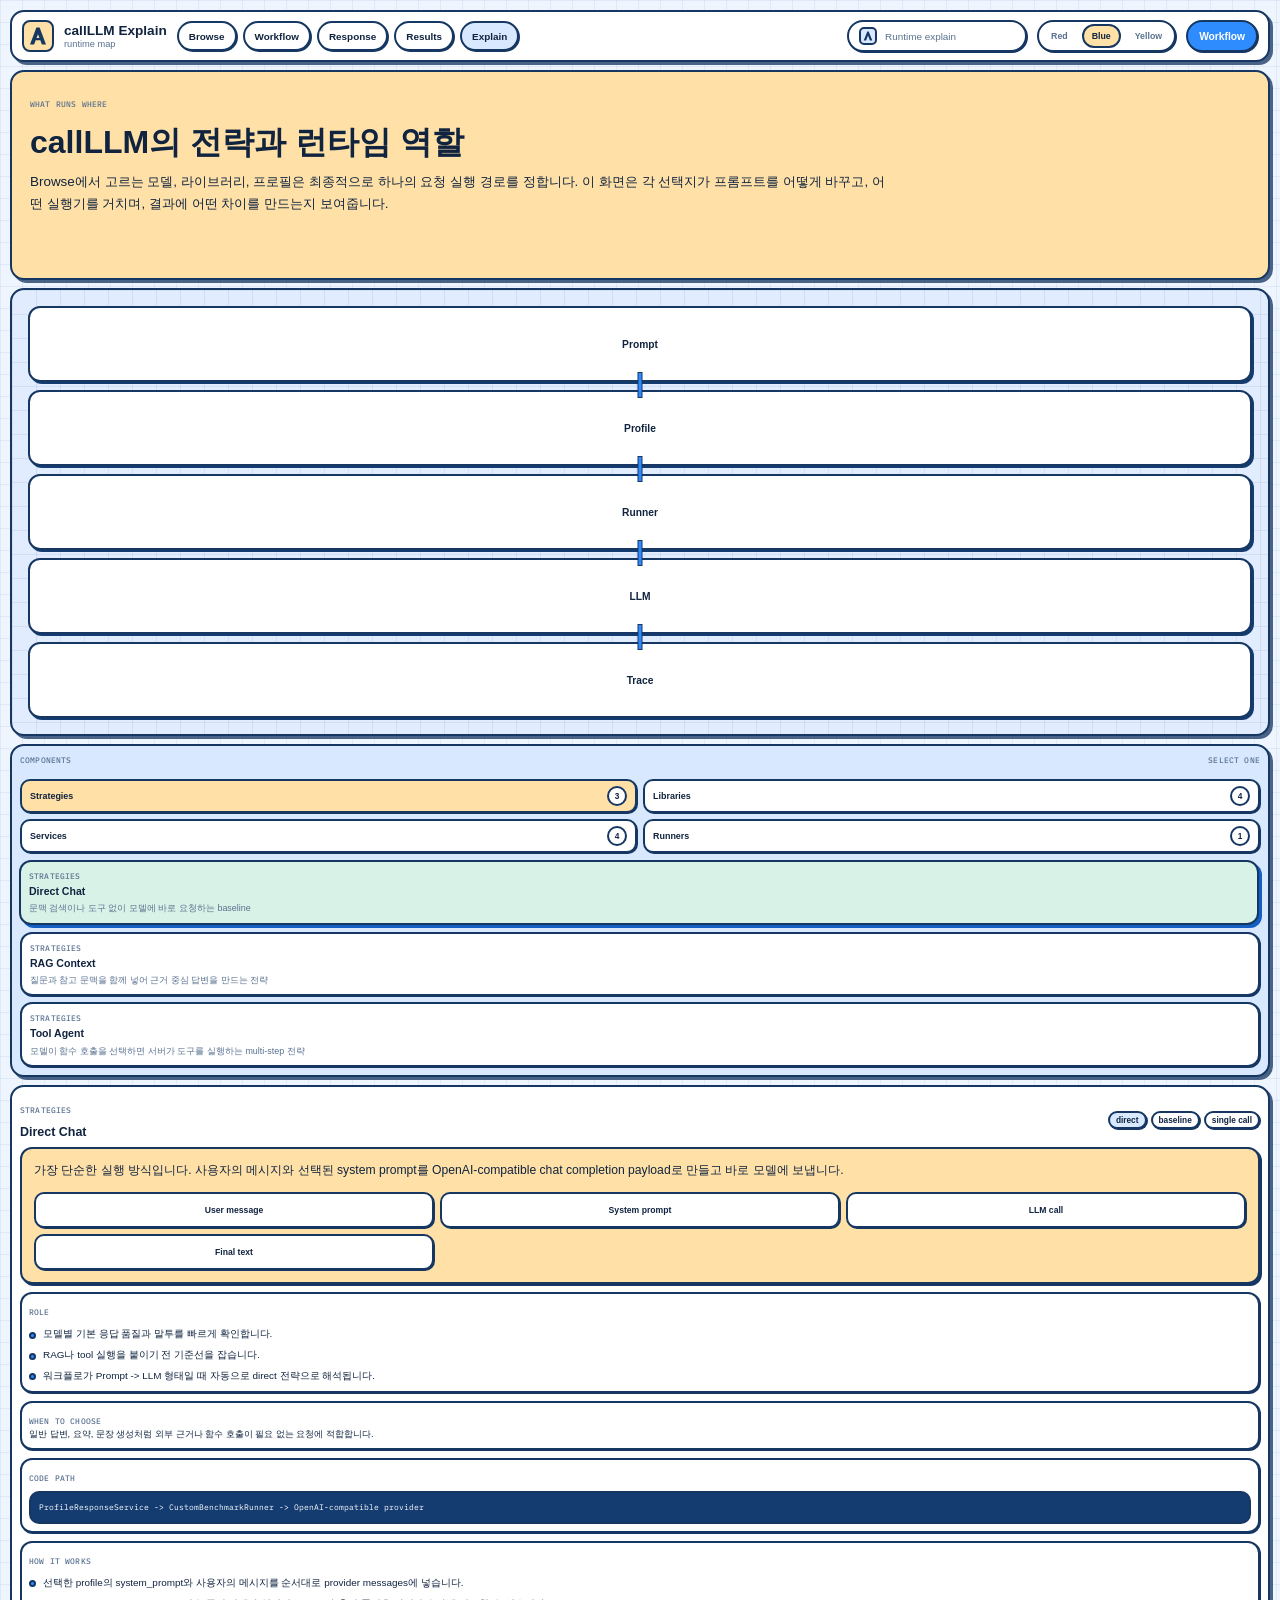
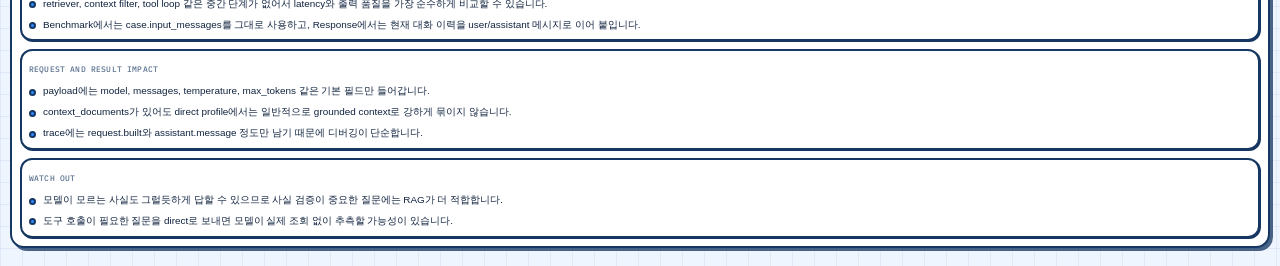
==== instagram-post-clone/explain.html @ e3ee895e "Split services and add explain page" ====
<!DOCTYPE html>
<html lang="ko">
  <head>
    <meta charset="UTF-8" />
    <meta name="viewport" content="width=device-width, initial-scale=1.0" />
    <title>callLLM Explain</title>
    <link rel="icon" href="data:," />
    <link rel="preconnect" href="https://api.fontshare.com" />
    <link rel="preconnect" href="https://fonts.googleapis.com" />
    <link rel="preconnect" href="https://fonts.gstatic.com" crossorigin />
    <link
      href="https://api.fontshare.com/v2/css?f[]=excon@300,400,500,600,700&display=swap"
      rel="stylesheet"
    />
    <link
      href="https://fonts.googleapis.com/css2?family=IBM+Plex+Mono:wght@500&display=swap"
      rel="stylesheet"
    />
    <link rel="stylesheet" href="./styles.css?v=20260422c" />
  </head>
  <body data-page="explain">
    <main class="page-shell">
      <header class="hub-header brutal-header">
        <div class="brand-row">
          <a class="brand-mark" href="./index.html" aria-label="callLLM Home">
            <svg class="brand-badge" viewBox="0 0 32 32" aria-hidden="true">
              <rect class="brand-badge-frame" x="1" y="1" width="30" height="30" rx="7" />
              <path class="brand-badge-glyph" d="M8 24.5L14.4 7.5H17.6L24 24.5H19.9L16 14.2L12.1 24.5H8Z" />
              <rect class="brand-badge-glyph" x="13.2" y="18.1" width="5.6" height="2.2" rx="1.1" />
            </svg>
            <span class="brand-copy">
              <strong>callLLM Explain</strong>
              <span>runtime map</span>
            </span>
          </a>

          <nav class="hub-nav brutal-nav" aria-label="메인 섹션">
            <a href="./index.html">Browse</a>
            <a href="./workflow.html">Workflow</a>
            <a href="./response.html">Response</a>
            <a href="./results.html">Results</a>
            <a class="is-current" href="./explain.html">Explain</a>
          </nav>
        </div>

        <div class="header-controls">
          <div class="hub-search brutal-search" aria-hidden="true">
            <svg class="search-icon" viewBox="0 0 18 18" aria-hidden="true">
              <rect class="search-icon-frame" x="1" y="1" width="16" height="16" rx="4" />
              <path class="search-icon-glyph" d="M4.7 13.5L8.3 4.5H9.7L13.3 13.5H10.9L9 8.4L7.1 13.5H4.7Z" />
            </svg>
            <span>Runtime explain</span>
          </div>
          <div class="theme-switcher" aria-label="테마 선택">
            <button class="theme-chip" type="button" data-action="select-theme" data-theme="red">Red</button>
            <button class="theme-chip" type="button" data-action="select-theme" data-theme="blue">Blue</button>
            <button class="theme-chip" type="button" data-action="select-theme" data-theme="yellow">Yellow</button>
          </div>
          <a class="primary-button inline-link-button" href="./workflow.html">Workflow</a>
        </div>
      </header>

      <section class="explain-hero">
        <div class="explain-hero-copy">
          <p class="section-kicker">What runs where</p>
          <h1>callLLM의 전략과 런타임 역할</h1>
          <p>
            Browse에서 고르는 모델, 라이브러리, 프로필은 최종적으로 하나의 요청 실행 경로를 정합니다.
            이 화면은 각 선택지가 프롬프트를 어떻게 바꾸고, 어떤 실행기를 거치며, 결과에 어떤 차이를 만드는지 보여줍니다.
          </p>
        </div>
        <div class="explain-flow" aria-label="callLLM 실행 흐름">
          <article class="flow-node">Prompt</article>
          <article class="flow-node">Profile</article>
          <article class="flow-node">Runner</article>
          <article class="flow-node">LLM</article>
          <article class="flow-node">Trace</article>
        </div>
      </section>

      <section class="explain-browser">
        <aside class="surface-panel brutal-panel explain-catalog-panel">
          <div class="control-header">
            <span class="section-kicker">Components</span>
            <span class="catalog-note">select one</span>
          </div>
          <div class="explain-category-list" id="explain-category-list"></div>
          <div class="explain-component-list" id="explain-component-list"></div>
        </aside>

        <section class="surface-panel brutal-panel explain-detail-panel">
          <div class="section-heading compact">
            <div>
              <p class="section-kicker" id="explain-detail-kicker">Detail</p>
              <h2 id="explain-detail-title">Select a component</h2>
            </div>
            <div class="card-meta" id="explain-detail-badges"></div>
          </div>
          <div class="explain-detail-body" id="explain-detail"></div>
        </section>
      </section>
    </main>

    <script src="./app.js?v=20260422c"></script>
  </body>
</html>
---- instagram-post-clone/styles.css ----
:root {
  --bg: #eff5ff;
  --bg-grid: rgba(28, 71, 142, 0.07);
  --panel: #ffffff;
  --panel-blue: #d8e9ff;
  --panel-yellow: #ffe1a8;
  --panel-green: #d9f2e7;
  --panel-pink: #f6d7eb;
  --ink: #10233f;
  --muted: #59718f;
  --line: #163762;
  --accent: #2f8cff;
  --accent-dark: #145fc4;
  --danger: #f55e6b;
  --success: #147b63;
  --canvas-bg: #e2ecff;
  --canvas-grid: rgba(22, 55, 98, 0.08);
  --canvas-line: #2f8cff;
  --inverse-surface: #143c71;
  --inverse-ink: #ffffff;
  --table-line: #d7e4f6;
  --shadow: 3px 3px 0 rgba(22, 55, 98, 0.76);
  --shadow-soft: 2px 2px 0 rgba(22, 55, 98, 0.68);
  --radius: 14px;
  --radius-sm: 10px;
  --radius-pill: 999px;
  --node-width: 196px;
  --node-height: 92px;
}

body[data-theme="blue"] {
  --bg: #eff5ff;
  --bg-grid: rgba(28, 71, 142, 0.07);
  --panel: #ffffff;
  --panel-blue: #d8e9ff;
  --panel-yellow: #ffe1a8;
  --panel-green: #d9f2e7;
  --panel-pink: #f6d7eb;
  --ink: #10233f;
  --muted: #59718f;
  --line: #163762;
  --accent: #2f8cff;
  --accent-dark: #145fc4;
  --danger: #f55e6b;
  --success: #147b63;
  --canvas-bg: #e2ecff;
  --canvas-grid: rgba(22, 55, 98, 0.08);
  --canvas-line: #2f8cff;
  --inverse-surface: #143c71;
  --inverse-ink: #ffffff;
  --table-line: #d7e4f6;
  --shadow: 3px 3px 0 rgba(22, 55, 98, 0.76);
  --shadow-soft: 2px 2px 0 rgba(22, 55, 98, 0.68);
}

body[data-theme="red"] {
  --bg: #fdf2ee;
  --bg-grid: rgba(131, 42, 38, 0.08);
  --panel: #fffaf8;
  --panel-blue: #ffd5cb;
  --panel-yellow: #ffe1b5;
  --panel-green: #dcefe1;
  --panel-pink: #f7ced8;
  --ink: #351513;
  --muted: #85524d;
  --line: #6e241e;
  --accent: #d74a37;
  --accent-dark: #ad2e1f;
  --danger: #d92b45;
  --success: #1d8965;
  --canvas-bg: #ffe7df;
  --canvas-grid: rgba(110, 36, 30, 0.1);
  --canvas-line: #d74a37;
  --inverse-surface: #6b261f;
  --inverse-ink: #fff8f4;
  --table-line: #efd0c7;
  --shadow: 3px 3px 0 rgba(110, 36, 30, 0.72);
  --shadow-soft: 2px 2px 0 rgba(110, 36, 30, 0.64);
}

body[data-theme="yellow"] {
  --bg: #fff8e7;
  --bg-grid: rgba(125, 92, 17, 0.08);
  --panel: #fffdf5;
  --panel-blue: #d8e6ff;
  --panel-yellow: #ffe08a;
  --panel-green: #dff0cf;
  --panel-pink: #f8d9c7;
  --ink: #3d2a08;
  --muted: #7b6532;
  --line: #70571c;
  --accent: #f0b400;
  --accent-dark: #c98d00;
  --danger: #d95c45;
  --success: #2d8b57;
  --canvas-bg: #fff1ba;
  --canvas-grid: rgba(112, 87, 28, 0.1);
  --canvas-line: #c98d00;
  --inverse-surface: #70571c;
  --inverse-ink: #fffdf2;
  --table-line: #ead9a9;
  --shadow: 3px 3px 0 rgba(112, 87, 28, 0.62);
  --shadow-soft: 2px 2px 0 rgba(112, 87, 28, 0.54);
}

*,
*::before,
*::after {
  box-sizing: border-box;
}

html,
body {
  margin: 0;
  min-height: 100%;
}

body {
  background:
    linear-gradient(var(--bg-grid) 1px, transparent 1px),
    linear-gradient(90deg, var(--bg-grid) 1px, transparent 1px),
    var(--bg);
  background-size: 22px 22px, 22px 22px, auto;
  color: var(--ink);
  font-family: "Excon", "Helvetica Neue", Arial, sans-serif;
}

button,
input,
textarea {
  font: inherit;
}

button {
  border: 0;
  padding: 0;
  background: none;
  color: inherit;
  cursor: pointer;
}

a {
  color: inherit;
  text-decoration: none;
}

input,
textarea {
  width: 100%;
  border: 2px solid var(--line);
  border-radius: 10px;
  background: var(--panel);
  color: var(--ink);
  padding: 9px 10px;
  outline: none;
  font-size: 0.68rem;
  line-height: 1.45;
}

textarea {
  min-height: 74px;
  resize: vertical;
}

input:focus,
textarea:focus {
  box-shadow: 0 0 0 2px var(--panel-blue);
}

.page-shell {
  width: min(1660px, calc(100% - 20px));
  margin: 0 auto;
  padding: 10px 0 18px;
}

.hub-header,
.brutal-panel,
.signal-card,
.catalog-card,
.profile-card,
.selected-model-card,
.meta-stat,
.palette-item,
.summary-card,
.result-card,
.history-run-chip,
.results-group,
.empty-state {
  border: 2px solid var(--line);
  border-radius: var(--radius);
  box-shadow: var(--shadow);
}

.hub-header {
  position: sticky;
  top: 10px;
  z-index: 30;
  display: flex;
  align-items: center;
  justify-content: space-between;
  gap: 12px;
  padding: 8px 10px;
  background: var(--panel);
}

.brand-row,
.header-controls {
  display: flex;
  align-items: center;
  gap: 10px;
}

.brand-mark {
  display: inline-flex;
  align-items: center;
  gap: 10px;
}

.brand-badge {
  display: block;
  width: 32px;
  height: 32px;
  flex: 0 0 auto;
}

.brand-badge-frame {
  fill: var(--panel-yellow);
  stroke: var(--line);
  stroke-width: 2;
}

.brand-badge-glyph {
  fill: var(--line);
}

.brand-copy {
  display: flex;
  flex-direction: column;
  gap: 1px;
}

.brand-copy strong {
  font-size: 0.85rem;
  font-weight: 700;
}

.brand-copy span {
  color: var(--muted);
  font-size: 0.58rem;
}

.hub-nav {
  display: inline-flex;
  gap: 6px;
  flex-wrap: wrap;
}

.hub-nav a {
  display: inline-flex;
  align-items: center;
  justify-content: center;
  min-height: 30px;
  padding: 0 10px;
  border: 2px solid var(--line);
  border-radius: 999px;
  background: var(--panel);
  box-shadow: 1px 1px 0 var(--line);
  font-size: 0.62rem;
  font-weight: 700;
}

.hub-nav a.is-current {
  background: var(--panel-blue);
}

.hub-search {
  display: inline-flex;
  align-items: center;
  gap: 8px;
  min-width: 180px;
  min-height: 32px;
  padding: 0 10px;
  border: 2px solid var(--line);
  border-radius: 999px;
  background: var(--panel);
  box-shadow: 1px 1px 0 var(--line);
  color: var(--muted);
  font-size: 0.62rem;
}

.search-icon {
  display: block;
  width: 18px;
  height: 18px;
  flex: 0 0 auto;
}

.search-icon-frame {
  fill: var(--panel-blue);
  stroke: var(--line);
  stroke-width: 2;
}

.search-icon-glyph {
  fill: var(--line);
}

.ghost-button,
.primary-button {
  display: inline-flex;
  align-items: center;
  justify-content: center;
  min-height: 32px;
  padding: 0 11px;
  border: 2px solid var(--line);
  border-radius: 999px;
  box-shadow: 1px 1px 0 var(--line);
  font-size: 0.64rem;
  font-weight: 700;
}

.ghost-button-compact {
  min-height: 24px;
  padding: 0 8px;
  font-size: 0.56rem;
}

.primary-button-compact {
  min-height: 24px;
  padding: 0 8px;
  font-size: 0.56rem;
}

.ghost-button {
  background: var(--panel);
}

.primary-button {
  background: var(--accent);
  color: var(--inverse-ink);
}

.theme-switcher {
  display: inline-flex;
  align-items: center;
  gap: 4px;
  padding: 2px;
  border: 2px solid var(--line);
  border-radius: 999px;
  background: var(--panel);
  box-shadow: 1px 1px 0 var(--line);
}

.theme-chip {
  display: inline-flex;
  align-items: center;
  justify-content: center;
  min-height: 24px;
  padding: 0 8px;
  border: 2px solid transparent;
  border-radius: 999px;
  font-size: 0.55rem;
  font-weight: 700;
  color: var(--muted);
}

.theme-chip.is-current {
  border-color: var(--line);
  background: var(--panel-yellow);
  color: var(--ink);
}

.inline-link-button {
  text-decoration: none;
}

.signal-strip {
  display: grid;
  grid-template-columns: repeat(6, minmax(0, 1fr));
  gap: 6px;
  margin-top: 8px;
}

.signal-card {
  min-height: 52px;
  padding: 7px 8px;
  background: var(--panel);
}

.signal-label,
.section-kicker,
.catalog-kicker,
.metric-label,
.card-kicker,
.catalog-note {
  display: inline-flex;
  color: var(--muted);
  font-family: "IBM Plex Mono", monospace;
  font-size: 0.52rem;
  font-weight: 500;
  text-transform: uppercase;
  letter-spacing: 0.02em;
}

.signal-value {
  display: block;
  margin-top: 4px;
  font-size: 0.68rem;
  font-weight: 700;
}

.signal-copy {
  display: none;
}

.top-control-grid {
  display: grid;
  grid-template-columns: minmax(220px, 0.9fr) minmax(300px, 1.2fr) minmax(320px, 1.5fr);
  gap: 8px;
  margin-top: 8px;
}

.control-panel {
  padding: 8px;
  background: var(--panel);
}

.control-panel-wide {
  background: var(--panel-blue);
}

.control-panel-case {
  background: var(--panel-yellow);
}

.workflow-context-panel {
  display: grid;
  gap: 6px;
  margin-top: 8px;
  padding: 8px;
  background: var(--panel);
}

.control-header {
  display: flex;
  align-items: center;
  justify-content: space-between;
  gap: 8px;
  margin-bottom: 6px;
}

.header-actions-inline {
  display: inline-flex;
  align-items: center;
  gap: 6px;
}

.inline-tiles,
.inline-stats,
.profile-list-inline {
  display: flex;
  flex-wrap: wrap;
  gap: 6px;
}

.selected-model-card,
.meta-stat,
.profile-card {
  min-height: 30px;
  padding: 6px 8px;
  background: var(--panel);
}

.workflow-case-brief {
  display: grid;
  grid-template-columns: repeat(4, minmax(0, 1fr));
  gap: 6px;
}

.selected-model-card strong,
.profile-card strong {
  display: block;
  font-size: 0.64rem;
  font-weight: 700;
  line-height: 1.2;
}

.selected-model-card span,
.meta-stat span,
.meta-stat strong {
  font-size: 0.56rem;
  line-height: 1.3;
}

.meta-stat {
  display: inline-flex;
  flex-direction: column;
  justify-content: center;
}

.meta-stat span {
  color: var(--muted);
  font-family: "IBM Plex Mono", monospace;
}

.meta-stat strong {
  margin-top: 2px;
  font-weight: 700;
}

.profile-list-inline .profile-card {
  width: auto;
  min-width: 0;
}

.profile-card {
  background: var(--panel);
}

.profile-card.is-selected {
  background: var(--panel-green);
}

.profile-card.is-disabled {
  opacity: 0.45;
  filter: grayscale(0.2);
}

.case-form-grid {
  display: grid;
  grid-template-columns: minmax(0, 1.6fr) minmax(0, 1.1fr) minmax(0, 0.8fr) 88px;
  gap: 6px;
  align-items: start;
}

.field {
  display: grid;
  gap: 4px;
}

.field span {
  color: var(--ink);
  font-size: 0.54rem;
  font-weight: 700;
  text-transform: uppercase;
}

.field-compact input {
  text-align: center;
}

body[data-case-mode="basic"] .control-panel-case .field-advanced {
  display: none;
}

body[data-case-mode="basic"] .control-panel-case .case-form-grid {
  grid-template-columns: minmax(0, 1fr);
}

body[data-page="response"] .page-shell {
  min-height: 100vh;
  display: grid;
  grid-template-rows: auto minmax(0, 1fr);
}

.response-shell {
  display: grid;
  grid-template-columns: 244px minmax(0, 1fr);
  gap: 8px;
  margin-top: 8px;
  min-height: 0;
}

.response-sidebar,
.response-thread-panel,
.response-composer-panel {
  padding: 8px;
}

.response-sidebar {
  display: grid;
  align-content: start;
  gap: 8px;
  background: var(--panel-blue);
}

.response-summary-grid {
  display: grid;
  gap: 6px;
}

.response-summary-card {
  padding: 7px 8px;
  border: 2px solid var(--line);
  border-radius: 10px;
  box-shadow: 1px 1px 0 var(--line);
  background: var(--panel);
}

.response-summary-card[data-tone="applied"] {
  background: var(--panel-yellow);
}

.response-summary-card span {
  display: block;
  color: var(--muted);
  font-family: "IBM Plex Mono", monospace;
  font-size: 0.5rem;
  text-transform: uppercase;
}

.response-summary-card strong {
  display: block;
  margin-top: 3px;
  font-size: 0.62rem;
  line-height: 1.35;
}

.response-profile-list,
.response-model-list,
.response-mode-list,
.response-conversation-list {
  display: grid;
  gap: 6px;
}

.response-profile-list .profile-card,
.response-model-list .profile-card {
  width: 100%;
  text-align: left;
}

.response-session-item {
  width: 100%;
  display: grid;
  gap: 2px;
  padding: 7px 8px;
  border: 2px solid var(--line);
  border-radius: 10px;
  box-shadow: 1px 1px 0 var(--line);
  background: var(--panel);
  text-align: left;
  cursor: pointer;
}

.response-session-item.is-selected {
  background: var(--panel-yellow);
}

.response-session-item strong {
  font-size: 0.62rem;
  line-height: 1.35;
}

.response-session-item span {
  color: var(--muted);
  font-family: "IBM Plex Mono", monospace;
  font-size: 0.5rem;
  text-transform: uppercase;
}

.response-status {
  color: var(--muted);
  font-family: "IBM Plex Mono", monospace;
  font-size: 0.54rem;
}

.response-chat-stage {
  display: grid;
  grid-template-rows: minmax(0, 1fr) auto;
  gap: 8px;
  min-height: calc(100vh - 120px);
  min-width: 0;
}

.response-thread-panel.brutal-panel {
  display: grid;
  grid-template-rows: auto minmax(0, 1fr);
  padding: 0;
  background: transparent;
  border: 0;
  box-shadow: none;
  border-radius: 0;
  min-height: 0;
}

.response-thread-header {
  display: flex;
  align-items: center;
  justify-content: space-between;
  gap: 8px;
  margin-bottom: 8px;
  padding: 2px 4px 0;
}

.response-thread-header h2 {
  margin: 2px 0 0;
  font-size: 0.92rem;
  font-weight: 700;
}

.response-thread {
  display: grid;
  gap: 18px;
  min-height: 0;
  height: 100%;
  overflow: auto;
  overflow-x: hidden;
  padding: 6px 10px 20px 6px;
}

.chat-bubble {
  width: 100%;
  max-width: 100%;
  display: grid;
}

.chat-bubble.is-user {
  margin-left: auto;
  padding: 0;
  border: 0;
  border-radius: 0;
  box-shadow: none;
  background: transparent;
}

.chat-bubble.is-assistant {
  margin-right: auto;
  padding: 0;
  border: 0;
  box-shadow: none;
  background: transparent;
}

.chat-bubble-meta {
  display: flex;
  align-items: center;
  justify-content: space-between;
  gap: 8px;
  margin-bottom: 6px;
  color: var(--muted);
  font-family: "IBM Plex Mono", monospace;
  font-size: 0.56rem;
  text-transform: uppercase;
}

.chat-bubble-copy {
  display: block;
  width: 100%;
  max-width: min(920px, 100%);
  font-size: 0.8rem;
  line-height: 1.72;
  white-space: pre-wrap;
  word-break: break-word;
  overflow-wrap: anywhere;
}

.chat-bubble.is-user .chat-bubble-meta {
  justify-content: flex-end;
}

.chat-bubble.is-user .chat-bubble-copy {
  max-width: min(760px, 100%);
  margin-left: auto;
  font-size: 0.88rem;
  line-height: 1.62;
  font-weight: 600;
  text-align: right;
}

.chat-bubble.is-assistant .chat-bubble-copy {
  max-width: min(920px, 100%);
  font-size: 0.84rem;
}

.response-composer-grid {
  display: grid;
  grid-template-columns: minmax(0, 1fr) 120px;
  gap: 8px;
  align-items: stretch;
}

.response-composer-panel {
  background: var(--panel);
}

.response-composer-grid .field,
.response-composer-grid textarea {
  height: 100%;
}

.response-send-button {
  min-height: 88px;
}

.surface-panel {
  background: var(--panel);
}

.hub-panel-full,
.workflow-panel-full,
.results-panel {
  margin-top: 8px;
  padding: 8px;
}

.section-heading {
  display: flex;
  align-items: center;
  justify-content: space-between;
  gap: 8px;
  margin-bottom: 8px;
}

.section-heading h2,
.catalog-header h3 {
  margin: 2px 0 0;
  font-size: 0.78rem;
  font-weight: 700;
}

.catalog-header {
  display: flex;
  align-items: center;
  justify-content: space-between;
  gap: 6px;
  margin-bottom: 6px;
}

.hub-grid {
  display: grid;
  gap: 8px;
}

.hub-grid-hero {
  grid-template-columns: 1.5fr 1fr 1fr;
}

.catalog-section {
  padding: 7px;
  border: 2px solid var(--line);
  border-radius: 12px;
  background: var(--panel);
  box-shadow: 2px 2px 0 var(--line);
}

.catalog-section:nth-child(2) {
  background: var(--panel-blue);
}

.catalog-section:nth-child(3) {
  background: var(--panel-yellow);
}

.catalog-grid {
  display: grid;
  gap: 6px;
}

.compact-grid {
  grid-template-columns: 1fr;
}

.catalog-card,
.palette-item,
.summary-card,
.result-card,
.history-run-chip,
.results-group,
.empty-state,
.history-detail-section,
.comparison-table-shell,
.debug-request-card,
.trace-item {
  background: var(--panel);
}

.catalog-card,
.palette-item {
  width: 100%;
  padding: 7px 8px;
  text-align: left;
}

.catalog-card {
  position: relative;
  transition:
    transform 140ms ease,
    box-shadow 140ms ease,
    background-color 140ms ease,
    border-color 140ms ease;
}

.catalog-card[aria-pressed="false"] {
  background: var(--panel);
  border-color: color-mix(in srgb, var(--line) 68%, var(--panel) 32%);
  box-shadow: 1px 1px 0 color-mix(in srgb, var(--line) 55%, transparent 45%);
}

.catalog-card[aria-pressed="true"] {
  background: color-mix(in srgb, var(--panel-blue) 86%, var(--panel) 14%);
  border-color: var(--accent-dark);
  box-shadow: 4px 4px 0 var(--accent-dark);
  transform: translate(-1px, -1px);
}

.catalog-card[aria-pressed="true"]::after {
  content: "selected";
  position: absolute;
  top: 8px;
  right: 8px;
  display: inline-flex;
  align-items: center;
  min-height: 16px;
  padding: 0 6px;
  border: 2px solid var(--accent-dark);
  border-radius: 999px;
  background: var(--panel);
  color: var(--accent-dark);
  font-size: 0.48rem;
  font-weight: 800;
  letter-spacing: 0.02em;
  text-transform: uppercase;
}

.catalog-card:hover:not(.is-disabled):not([aria-pressed="true"]) {
  transform: translate(-1px, -1px);
  border-color: color-mix(in srgb, var(--line) 82%, var(--panel) 18%);
  box-shadow: 2px 2px 0 color-mix(in srgb, var(--line) 70%, transparent 30%);
}

.catalog-card h3 {
  margin: 4px 0 0;
  font-size: 0.7rem;
  font-weight: 700;
}

.card-meta {
  display: flex;
  flex-wrap: wrap;
  gap: 4px;
  margin-top: 5px;
}

.meta-pill {
  display: inline-flex;
  align-items: center;
  min-height: 18px;
  padding: 0 6px;
  border: 2px solid var(--line);
  border-radius: 999px;
  background: var(--panel);
  box-shadow: 1px 1px 0 var(--line);
  font-size: 0.52rem;
  font-weight: 700;
  white-space: nowrap;
}

.meta-pill.is-accent {
  background: var(--panel-blue);
}

.meta-pill.is-success {
  background: var(--panel-green);
}

.meta-pill.is-failed {
  background: var(--panel-pink);
}

.catalog-card.is-selected,
.selected-model-card.is-selected,
.result-card.is-selected,
.results-group.is-selected {
  background: var(--panel-blue);
}

.catalog-card.is-disabled {
  opacity: 0.5;
}

.health-dot {
  width: 7px;
  height: 7px;
  margin-right: 4px;
  border: 2px solid var(--line);
  border-radius: 999px;
  background: var(--panel);
}

.health-dot[data-health="healthy"] {
  background: var(--success);
}

.health-dot[data-health="degraded"] {
  background: var(--panel-yellow);
}

.health-dot[data-health="unhealthy"] {
  background: var(--danger);
}

.workflow-stage {
  display: grid;
  grid-template-columns: 220px minmax(0, 1fr);
  gap: 8px;
  margin-top: 8px;
}

.node-palette-panel {
  padding: 8px;
  background: var(--panel-yellow);
}

.palette-list {
  display: grid;
  gap: 6px;
}

.palette-item strong {
  display: block;
  font-size: 0.62rem;
  font-weight: 700;
}

.palette-item.is-pending {
  background: var(--panel-blue);
}

.palette-item:disabled {
  opacity: 0.48;
  cursor: not-allowed;
  box-shadow: none;
}

.palette-item span {
  display: block;
  color: var(--muted);
  font-size: 0.54rem;
  line-height: 1.35;
}

.workflow-panel-full {
  background: var(--panel-blue);
}

.panel-actions {
  display: flex;
  gap: 6px;
}

.canvas-shell {
  display: grid;
  gap: 6px;
}

.canvas-toolbar {
  display: flex;
  align-items: center;
  min-height: 30px;
  padding: 0 10px;
  border: 2px solid var(--line);
  border-radius: 10px;
  background: var(--panel-yellow);
  box-shadow: 1px 1px 0 var(--line);
}

.canvas-status {
  font-size: 0.56rem;
  font-weight: 700;
}

.canvas-surface {
  position: relative;
  min-height: 620px;
  overflow: hidden;
  border: 2px solid var(--line);
  border-radius: 12px;
  background:
    linear-gradient(var(--canvas-grid) 1px, transparent 1px),
    linear-gradient(90deg, var(--canvas-grid) 1px, transparent 1px),
    var(--canvas-bg);
  background-size: 24px 24px, 24px 24px, auto;
  box-shadow: var(--shadow);
}

.canvas-surface-expanded {
  min-height: calc(100vh - 210px);
}

.canvas-links,
.canvas-insertions,
.canvas-nodes {
  position: absolute;
  inset: 0;
}

.canvas-links {
  width: 100%;
  height: 100%;
  pointer-events: none;
  z-index: 1;
}

.canvas-insertions {
  z-index: 4;
  pointer-events: none;
}

.canvas-nodes {
  z-index: 3;
  pointer-events: none;
}

.canvas-surface.is-drop-target {
  outline: 3px dashed var(--inverse-ink);
  outline-offset: -10px;
}

.workflow-node {
  position: absolute;
  width: var(--node-width);
  min-height: var(--node-height);
  padding: 8px;
  border: 2px solid var(--line);
  border-radius: 12px;
  background: var(--panel);
  box-shadow: 3px 3px 0 var(--inverse-surface);
  cursor: grab;
  pointer-events: auto;
}

.workflow-node.is-selected {
  background: var(--panel-yellow);
}

.workflow-node.is-dragging {
  cursor: grabbing;
}

.insert-slot {
  position: absolute;
  display: inline-flex;
  align-items: center;
  justify-content: center;
  width: 118px;
  min-height: 40px;
  padding: 0 10px;
  border: 2px dashed var(--line);
  border-radius: 12px;
  background: color-mix(in srgb, var(--panel) 84%, transparent);
  box-shadow: 1px 1px 0 color-mix(in srgb, var(--line) 62%, transparent);
  color: var(--muted);
  font-family: "IBM Plex Mono", monospace;
  font-size: 0.52rem;
  font-weight: 700;
  text-transform: uppercase;
  backdrop-filter: blur(2px);
  pointer-events: auto;
}

.insert-slot:hover {
  background: var(--panel-yellow);
  color: var(--ink);
}

.workflow-node-header {
  display: flex;
  align-items: flex-start;
  justify-content: space-between;
  gap: 8px;
}

.workflow-node-header strong {
  display: block;
  font-size: 0.64rem;
  font-weight: 700;
}

.workflow-node-header span,
.workflow-node-kind {
  font-size: 0.5rem;
  color: var(--muted);
  text-transform: uppercase;
}

.workflow-node-kind {
  display: inline-flex;
  align-items: center;
  padding: 3px 5px;
  border: 2px solid var(--line);
  border-radius: 999px;
  background: var(--panel-blue);
}

.workflow-node-body {
  margin-top: 8px;
  font-size: 0.56rem;
  line-height: 1.45;
}

.results-page-grid {
  display: grid;
  grid-template-columns: minmax(0, 0.9fr) minmax(0, 1.1fr);
  gap: 8px;
  margin-top: 8px;
}

.run-summary,
.history-detail,
.results-feed {
  display: grid;
  gap: 6px;
}

.summary-card,
.history-detail-card,
.results-group {
  padding: 8px;
}

.summary-card > strong,
.comparison-heading strong,
.history-detail-header strong {
  display: block;
  font-size: 0.7rem;
  font-weight: 700;
}

.summary-card > p,
.comparison-heading span,
.history-detail-header p {
  margin: 3px 0 0;
  color: var(--muted);
  font-size: 0.56rem;
}

.comparison-heading,
.history-detail-header,
.history-run-header,
.result-card header {
  display: flex;
  align-items: flex-start;
  justify-content: space-between;
  gap: 8px;
}

.summary-grid,
.history-detail-grid,
.history-debug-grid {
  display: grid;
  grid-template-columns: repeat(2, minmax(0, 1fr));
  gap: 6px;
  margin-top: 6px;
}

.comparison-table-shell,
.history-detail-section {
  padding: 7px;
}

.comparison-table-shell {
  overflow-x: auto;
}

.comparison-table {
  width: 100%;
  min-width: 640px;
  border-collapse: collapse;
}

.comparison-table th,
.comparison-table td {
  padding: 7px 8px;
  border-bottom: 2px solid var(--table-line);
  text-align: left;
  vertical-align: top;
}

.comparison-table th {
  font-family: "IBM Plex Mono", monospace;
  font-size: 0.52rem;
  text-transform: uppercase;
}

.comparison-table td {
  font-size: 0.58rem;
}

.comparison-table td strong {
  display: block;
  font-size: 0.6rem;
}

.comparison-table td span {
  color: var(--muted);
  font-size: 0.54rem;
}

.detail-copy,
.result-output,
.trace-item {
  font-size: 0.58rem;
  line-height: 1.45;
  white-space: pre-wrap;
  word-break: break-word;
}

.detail-list {
  display: flex;
  flex-wrap: wrap;
  gap: 4px;
  margin-top: 6px;
}

.detail-chip {
  display: inline-flex;
  align-items: center;
  min-height: 18px;
  padding: 0 6px;
  border: 2px solid var(--line);
  border-radius: 999px;
  background: var(--panel-yellow);
  box-shadow: 1px 1px 0 var(--line);
  font-size: 0.52rem;
  font-weight: 700;
}

.detail-empty {
  color: var(--muted);
  font-size: 0.54rem;
}

.history-run-selector,
.trace-list,
.results-feed-inner {
  display: grid;
  gap: 6px;
  margin-top: 6px;
}

.history-run-chip,
.result-card {
  padding: 7px 8px;
}

.history-run-chip strong,
.result-card header strong {
  display: block;
  font-size: 0.6rem;
}

.history-run-chip span {
  display: block;
  margin-top: 2px;
  color: var(--muted);
  font-size: 0.54rem;
}

.history-run-chip.is-selected {
  background: var(--panel-yellow);
}

.debug-request-card {
  padding: 7px;
}

.debug-request-card strong {
  display: block;
  font-size: 0.56rem;
}

.debug-pre {
  margin: 6px 0 0;
  padding: 8px;
  overflow: auto;
  border: 2px solid var(--line);
  border-radius: 10px;
  background: var(--inverse-surface);
  color: var(--inverse-ink);
  font-family: "IBM Plex Mono", monospace;
  font-size: 0.52rem;
  line-height: 1.5;
}

.empty-state {
  padding: 8px;
  font-size: 0.58rem;
  line-height: 1.45;
}

.explain-hero {
  display: grid;
  grid-template-columns: minmax(0, 1.05fr) minmax(360px, 0.95fr);
  gap: 8px;
  margin-top: 8px;
  align-items: stretch;
}

.explain-hero-copy,
.explain-flow,
.explain-card,
.library-explain-card,
.explain-panel {
  border: 2px solid var(--line);
  border-radius: var(--radius);
  box-shadow: var(--shadow);
  background: var(--panel);
}

.explain-hero-copy {
  min-height: 210px;
  padding: 18px;
  background: var(--panel-yellow);
}

.explain-hero-copy h1 {
  margin: 8px 0 0;
  max-width: 780px;
  font-size: 2rem;
  line-height: 1.04;
  letter-spacing: 0;
}

.explain-hero-copy p:not(.section-kicker) {
  max-width: 860px;
  margin: 12px 0 0;
  color: var(--ink);
  font-size: 0.84rem;
  line-height: 1.65;
  overflow-wrap: anywhere;
}

.explain-flow {
  display: grid;
  grid-template-columns: repeat(5, minmax(0, 1fr));
  gap: 8px;
  align-content: center;
  padding: 16px;
  background:
    linear-gradient(var(--canvas-grid) 1px, transparent 1px),
    linear-gradient(90deg, var(--canvas-grid) 1px, transparent 1px),
    var(--canvas-bg);
  background-size: 24px 24px, 24px 24px, auto;
}

.flow-node {
  position: relative;
  display: grid;
  place-items: center;
  min-height: 76px;
  padding: 8px;
  border: 2px solid var(--line);
  border-radius: 12px;
  background: var(--panel);
  box-shadow: 2px 2px 0 var(--inverse-surface);
  font-size: 0.64rem;
  font-weight: 800;
  text-align: center;
}

.flow-node:not(:last-child)::after {
  content: "";
  position: absolute;
  top: 50%;
  right: -17px;
  width: 24px;
  height: 3px;
  background: var(--canvas-line);
  box-shadow: 0 0 0 1px var(--line);
  transform: translateY(-50%);
  z-index: 2;
}

.explain-grid {
  display: grid;
  grid-template-columns: repeat(3, minmax(0, 1fr));
  gap: 8px;
  margin-top: 8px;
}

.explain-browser {
  display: grid;
  grid-template-columns: minmax(280px, 360px) minmax(0, 1fr);
  gap: 8px;
  margin-top: 8px;
  align-items: start;
}

.explain-catalog-panel,
.explain-detail-panel {
  padding: 8px;
}

.explain-catalog-panel {
  position: sticky;
  top: 74px;
  display: grid;
  gap: 8px;
  background: var(--panel-blue);
}

.explain-category-list {
  display: grid;
  grid-template-columns: repeat(2, minmax(0, 1fr));
  gap: 6px;
}

.explain-category-chip {
  display: flex;
  align-items: center;
  justify-content: space-between;
  gap: 6px;
  min-height: 34px;
  padding: 0 8px;
  border: 2px solid var(--line);
  border-radius: 10px;
  background: var(--panel);
  box-shadow: 1px 1px 0 var(--line);
  text-align: left;
}

.explain-category-chip.is-selected {
  background: var(--panel-yellow);
}

.explain-category-chip span {
  font-size: 0.56rem;
  font-weight: 800;
  overflow-wrap: anywhere;
}

.explain-category-chip strong {
  display: inline-grid;
  place-items: center;
  min-width: 20px;
  min-height: 20px;
  border: 2px solid var(--line);
  border-radius: 999px;
  background: var(--panel);
  font-size: 0.52rem;
}

.explain-component-list {
  display: grid;
  gap: 6px;
}

.explain-component-card {
  width: 100%;
  display: grid;
  gap: 4px;
  padding: 8px;
  border: 2px solid var(--line);
  border-radius: 12px;
  background: var(--panel);
  box-shadow: 1px 1px 0 var(--line);
  text-align: left;
}

.explain-component-card.is-selected {
  background: var(--panel-green);
  box-shadow: 3px 3px 0 var(--accent-dark);
  transform: translate(-1px, -1px);
}

.explain-component-card strong {
  font-size: 0.66rem;
  line-height: 1.25;
}

.explain-component-card > span:last-child {
  color: var(--muted);
  font-size: 0.56rem;
  line-height: 1.4;
  overflow-wrap: anywhere;
}

.explain-detail-panel {
  min-height: 560px;
  background: var(--panel);
}

.explain-detail-body {
  display: grid;
  gap: 8px;
}

.explain-detail-summary {
  padding: 12px;
  border: 2px solid var(--line);
  border-radius: 12px;
  box-shadow: 2px 2px 0 var(--line);
  background: var(--panel-yellow);
}

.explain-detail-summary p {
  margin: 0;
  font-size: 0.76rem;
  line-height: 1.6;
  overflow-wrap: anywhere;
}

.explain-detail-grid {
  display: grid;
  grid-template-columns: minmax(0, 1.08fr) minmax(0, 0.92fr);
  gap: 8px;
}

.explain-deep-grid {
  display: grid;
  grid-template-columns: repeat(3, minmax(0, 1fr));
  gap: 8px;
}

.explain-detail-section {
  border: 2px solid var(--line);
  border-radius: 12px;
  box-shadow: 1px 1px 0 var(--line);
}

.explain-bullet-list {
  display: grid;
  gap: 6px;
  margin: 8px 0 0;
  padding: 0;
  list-style: none;
}

.explain-bullet-list li {
  position: relative;
  padding-left: 14px;
  font-size: 0.62rem;
  line-height: 1.5;
}

.explain-bullet-list li::before {
  content: "";
  position: absolute;
  left: 0;
  top: 0.45em;
  width: 7px;
  height: 7px;
  border: 2px solid var(--line);
  border-radius: 999px;
  background: var(--accent);
}

.explain-detail-logic {
  grid-template-columns: repeat(4, minmax(0, 1fr));
}

.explain-code-path {
  white-space: normal;
  overflow-wrap: anywhere;
}

.explain-card,
.library-explain-card,
.explain-panel {
  padding: 12px;
}

.explain-card:nth-child(2),
.library-explain-card:nth-child(2) {
  background: var(--panel-blue);
}

.explain-card:nth-child(3),
.library-explain-card:nth-child(3) {
  background: var(--panel-green);
}

.explain-card-header {
  display: flex;
  align-items: center;
  justify-content: space-between;
  gap: 8px;
}

.explain-card h2,
.explain-panel h2,
.library-explain-card h3 {
  margin: 10px 0 0;
  font-size: 0.92rem;
  line-height: 1.2;
}

.explain-card p,
.library-explain-card p,
.explain-panel p {
  margin: 8px 0 0;
  color: var(--ink);
  font-size: 0.68rem;
  line-height: 1.55;
  overflow-wrap: anywhere;
}

.logic-strip {
  display: grid;
  grid-template-columns: repeat(3, minmax(0, 1fr));
  gap: 6px;
  margin-top: 12px;
}

.logic-strip span,
.choice-grid div,
.explain-steps li {
  border: 2px solid var(--line);
  border-radius: 10px;
  box-shadow: 1px 1px 0 var(--line);
  background: var(--panel);
}

.logic-strip span {
  display: grid;
  place-items: center;
  min-height: 36px;
  padding: 6px;
  font-size: 0.54rem;
  font-weight: 800;
  text-align: center;
  overflow-wrap: anywhere;
}

.explain-note {
  color: var(--muted) !important;
}

.explain-section {
  margin-top: 8px;
  padding: 8px;
  border: 2px solid var(--line);
  border-radius: var(--radius);
  box-shadow: var(--shadow);
  background: var(--panel);
}

.library-explain-grid {
  display: grid;
  grid-template-columns: repeat(3, minmax(0, 1fr));
  gap: 8px;
}

.library-explain-card ul {
  display: grid;
  gap: 6px;
  margin: 10px 0 0;
  padding: 0;
  list-style: none;
}

.library-explain-card li {
  position: relative;
  padding-left: 14px;
  color: var(--ink);
  font-size: 0.62rem;
  line-height: 1.45;
}

.library-explain-card li::before {
  content: "";
  position: absolute;
  left: 0;
  top: 0.45em;
  width: 7px;
  height: 7px;
  border: 2px solid var(--line);
  border-radius: 999px;
  background: var(--accent);
}

.explain-two-column {
  display: grid;
  grid-template-columns: minmax(0, 1.15fr) minmax(0, 0.85fr);
  gap: 8px;
  padding: 0;
  border: 0;
  box-shadow: none;
  background: transparent;
}

.explain-panel:first-child {
  background: var(--panel-blue);
}

.explain-panel:last-child {
  background: var(--panel-yellow);
}

.explain-steps {
  display: grid;
  gap: 6px;
  margin: 10px 0 0;
  padding: 0;
  list-style: none;
}

.explain-steps li {
  display: grid;
  grid-template-columns: minmax(150px, 0.32fr) minmax(0, 1fr);
  gap: 8px;
  padding: 8px;
}

.explain-steps strong,
.choice-grid strong {
  display: block;
  font-size: 0.62rem;
  line-height: 1.35;
}

.explain-steps span,
.choice-grid span {
  display: block;
  color: var(--muted);
  font-size: 0.58rem;
  line-height: 1.45;
}

.choice-grid {
  display: grid;
  grid-template-columns: repeat(2, minmax(0, 1fr));
  gap: 6px;
  margin-top: 10px;
}

.choice-grid div {
  padding: 8px;
}

@media (max-width: 1280px) {
  .top-control-grid,
  .results-page-grid {
    grid-template-columns: 1fr;
  }

  .hub-grid-hero {
    grid-template-columns: 1fr;
  }

  .response-shell {
    grid-template-columns: 1fr;
  }

  .explain-hero,
  .explain-browser,
  .explain-grid,
  .library-explain-grid,
  .explain-two-column,
  .explain-detail-grid,
  .explain-deep-grid {
    grid-template-columns: 1fr;
  }

  .explain-catalog-panel {
    position: static;
  }

  .explain-flow {
    grid-template-columns: 1fr;
  }

  .flow-node:not(:last-child)::after {
    top: auto;
    right: 50%;
    bottom: -17px;
    width: 3px;
    height: 24px;
    transform: translateX(50%);
  }
}

@media (max-width: 1080px) {
  .hub-header {
    position: static;
    flex-direction: column;
    align-items: stretch;
  }

  .brand-row,
  .header-controls {
    justify-content: space-between;
    flex-wrap: wrap;
  }

  .workflow-stage {
    grid-template-columns: 1fr;
  }

  .response-chat-stage {
    min-height: auto;
  }

  .response-composer-grid {
    grid-template-columns: 1fr;
  }

  .response-send-button {
    min-height: 42px;
  }
}

@media (max-width: 760px) {
  .page-shell {
    width: min(100%, calc(100% - 12px));
  }

  .signal-strip {
    grid-template-columns: repeat(2, minmax(0, 1fr));
  }

  .case-form-grid,
  .workflow-case-brief,
  .summary-grid,
  .history-detail-grid,
  .history-debug-grid {
    grid-template-columns: 1fr;
  }

  .header-actions-inline {
    flex-wrap: wrap;
    justify-content: flex-end;
  }

  .chat-bubble {
    max-width: 100%;
  }

  .canvas-surface,
  .canvas-surface-expanded {
    min-height: 460px;
  }

  .explain-hero-copy {
    min-height: auto;
    padding: 14px;
  }

  .explain-hero-copy h1 {
    font-size: 1.34rem;
  }

  .logic-strip,
  .explain-detail-logic,
  .choice-grid,
  .explain-steps li {
    grid-template-columns: 1fr;
  }
}
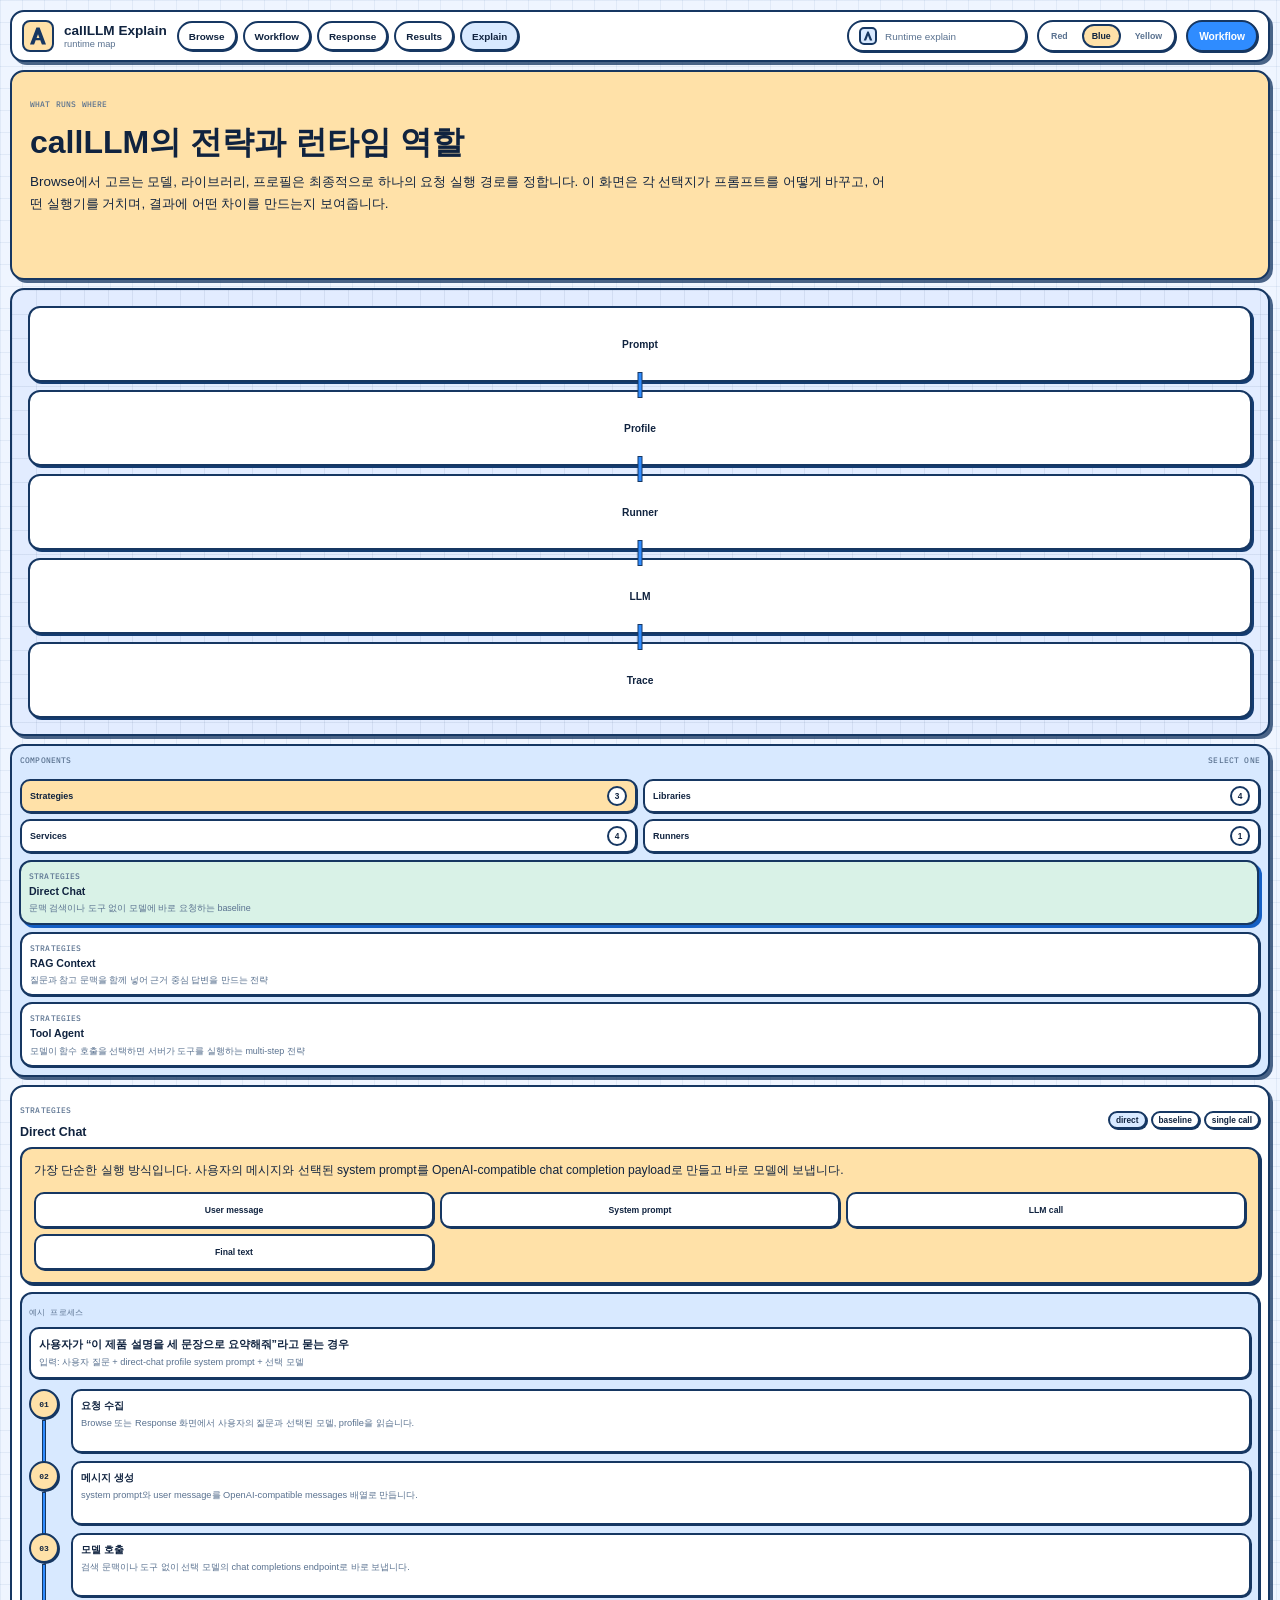
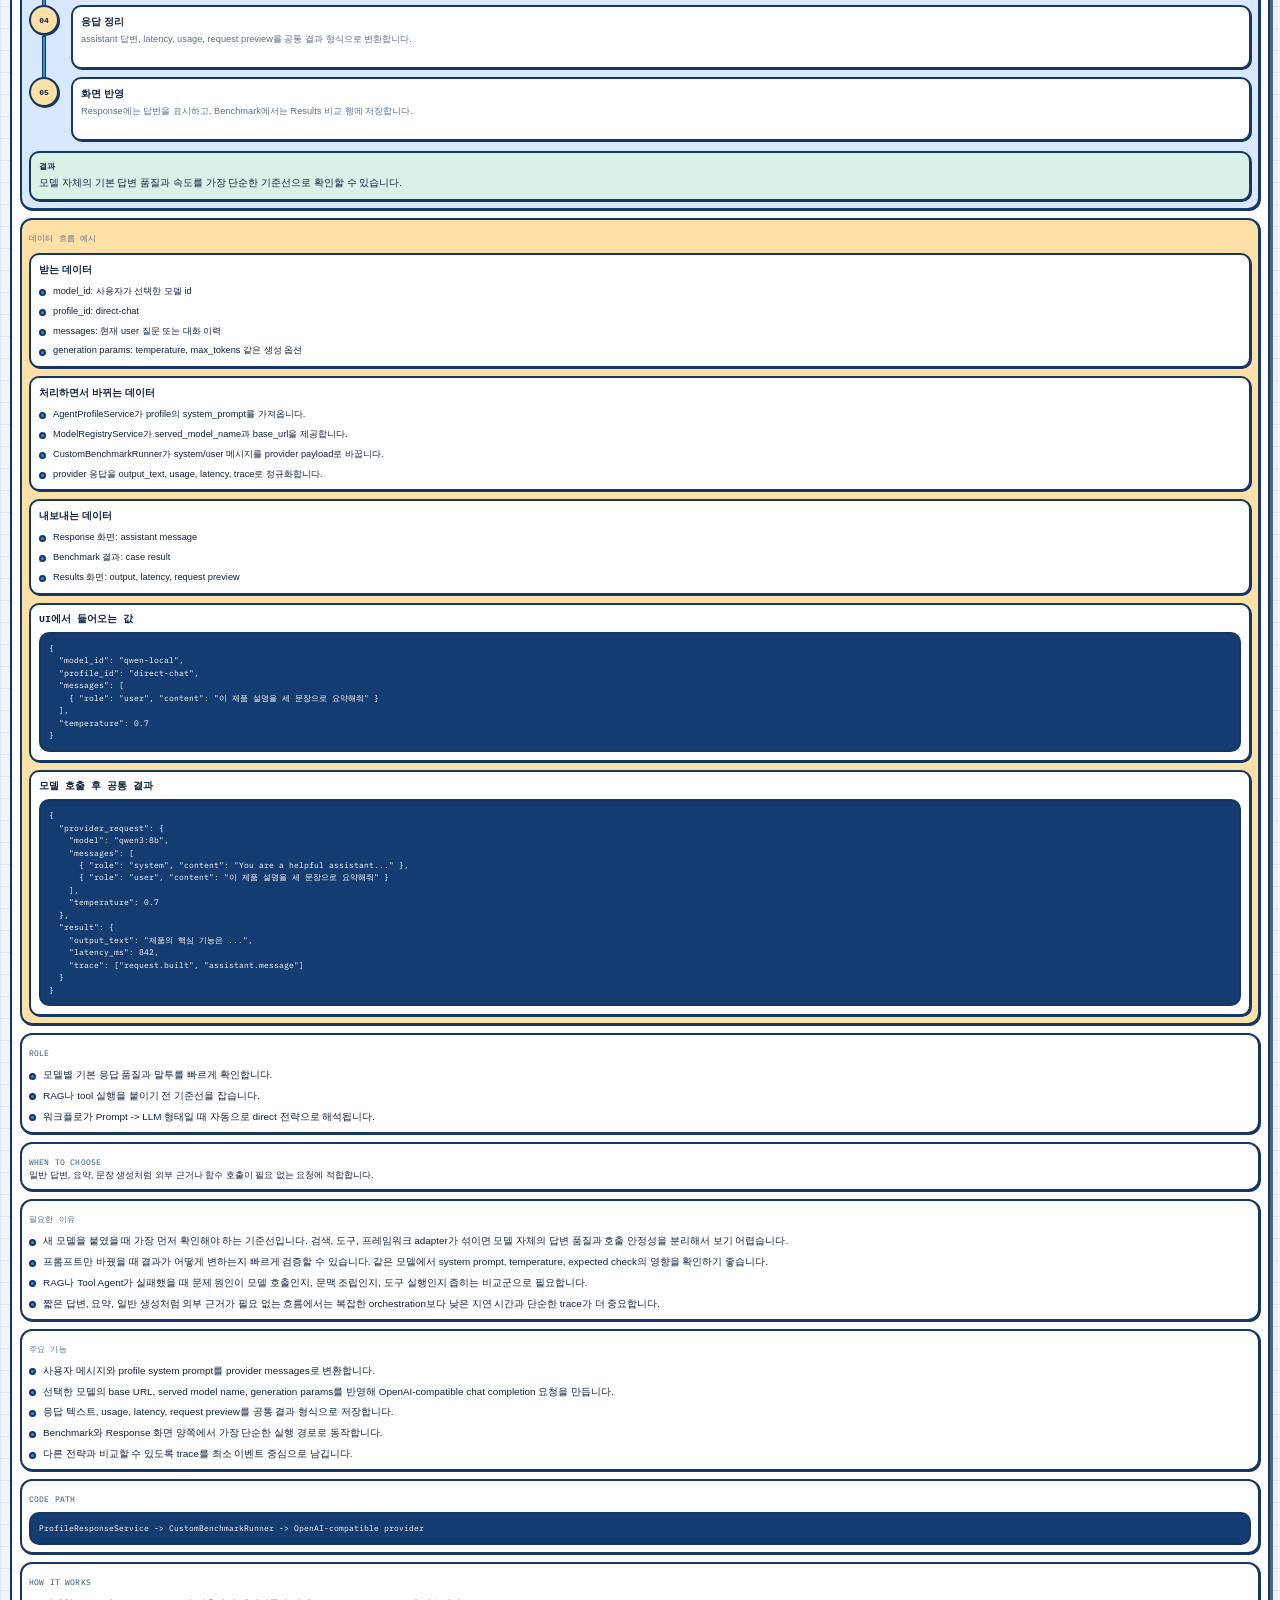
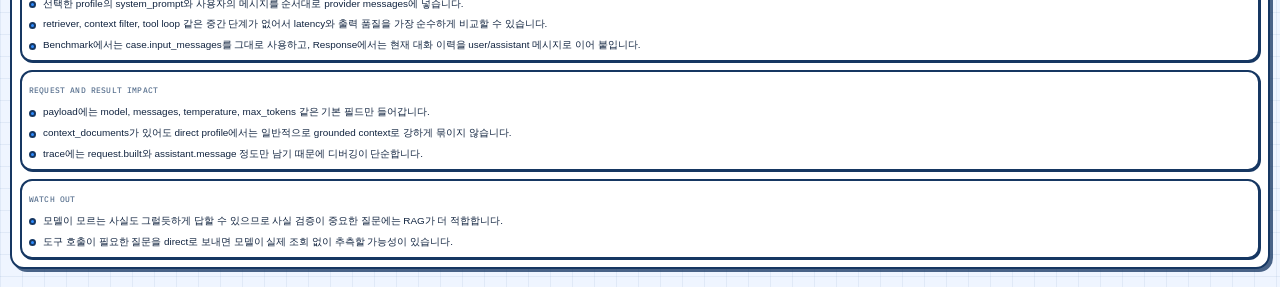
==== commit 0c367d59: "Add detailed explain data flows" ====
--- a/instagram-post-clone/explain.html
+++ b/instagram-post-clone/explain.html
@@ -16,7 +16,7 @@
       href="https://fonts.googleapis.com/css2?family=IBM+Plex+Mono:wght@500&display=swap"
       rel="stylesheet"
     />
-    <link rel="stylesheet" href="./styles.css?v=20260422c" />
+    <link rel="stylesheet" href="./styles.css?v=20260422f" />
   </head>
   <body data-page="explain">
     <main class="page-shell">
@@ -101,6 +101,6 @@
       </section>
     </main>
 
-    <script src="./app.js?v=20260422c"></script>
+    <script src="./app.js?v=20260422f"></script>
   </body>
 </html>
--- a/instagram-post-clone/styles.css
+++ b/instagram-post-clone/styles.css
@@ -1607,6 +1607,190 @@
   gap: 8px;
 }
 
+.explain-purpose-grid {
+  display: grid;
+  grid-template-columns: repeat(2, minmax(0, 1fr));
+  gap: 8px;
+}
+
+.explain-process-section {
+  background: var(--panel-blue);
+}
+
+.explain-process-example {
+  display: grid;
+  gap: 4px;
+  margin-top: 8px;
+  padding: 8px;
+  border: 2px solid var(--line);
+  border-radius: 10px;
+  background: var(--panel);
+  box-shadow: 1px 1px 0 var(--line);
+}
+
+.explain-process-example strong {
+  font-size: 0.68rem;
+  line-height: 1.35;
+}
+
+.explain-process-example span {
+  color: var(--muted);
+  font-size: 0.58rem;
+  line-height: 1.45;
+}
+
+.explain-process-rail {
+  display: grid;
+  gap: 0;
+  margin: 10px 0 0;
+  padding: 0;
+  list-style: none;
+}
+
+.explain-process-step {
+  position: relative;
+  display: grid;
+  grid-template-columns: 34px minmax(0, 1fr);
+  gap: 8px;
+  min-height: 72px;
+  padding-bottom: 8px;
+}
+
+.explain-process-step:not(:last-child)::before {
+  content: "";
+  position: absolute;
+  top: 31px;
+  bottom: -2px;
+  left: 13px;
+  width: 4px;
+  border: 1px solid var(--line);
+  background: var(--canvas-line);
+}
+
+.process-step-marker {
+  position: relative;
+  z-index: 1;
+  display: grid;
+  place-items: center;
+  width: 30px;
+  height: 30px;
+  border: 2px solid var(--line);
+  border-radius: 999px;
+  background: var(--panel-yellow);
+  box-shadow: 1px 1px 0 var(--line);
+  font-family: "IBM Plex Mono", monospace;
+  font-size: 0.5rem;
+  font-weight: 800;
+}
+
+.process-step-copy {
+  min-width: 0;
+  padding: 8px;
+  border: 2px solid var(--line);
+  border-radius: 10px;
+  background: var(--panel);
+  box-shadow: 1px 1px 0 var(--line);
+}
+
+.process-step-copy strong {
+  display: block;
+  font-size: 0.64rem;
+  line-height: 1.35;
+}
+
+.process-step-copy span {
+  display: block;
+  margin-top: 4px;
+  color: var(--muted);
+  font-size: 0.58rem;
+  line-height: 1.5;
+  overflow-wrap: anywhere;
+}
+
+.explain-process-result {
+  display: grid;
+  gap: 4px;
+  margin-top: 2px;
+  padding: 8px;
+  border: 2px solid var(--line);
+  border-radius: 10px;
+  background: var(--panel-green);
+  box-shadow: 1px 1px 0 var(--line);
+}
+
+.explain-process-result span {
+  font-family: "IBM Plex Mono", monospace;
+  font-size: 0.5rem;
+  font-weight: 800;
+  text-transform: uppercase;
+}
+
+.explain-process-result p {
+  margin: 0;
+  font-size: 0.62rem;
+  line-height: 1.5;
+  overflow-wrap: anywhere;
+}
+
+.explain-data-section {
+  background: var(--panel-yellow);
+}
+
+.explain-data-flow-grid {
+  display: grid;
+  grid-template-columns: repeat(3, minmax(0, 1fr));
+  gap: 8px;
+  margin-top: 8px;
+}
+
+.explain-data-card {
+  min-width: 0;
+  padding: 8px;
+  border: 2px solid var(--line);
+  border-radius: 10px;
+  background: var(--panel);
+  box-shadow: 1px 1px 0 var(--line);
+}
+
+.explain-data-card strong,
+.explain-data-snapshot > span {
+  display: block;
+  font-size: 0.62rem;
+  font-weight: 800;
+  line-height: 1.35;
+}
+
+.explain-data-card .explain-bullet-list li {
+  font-size: 0.58rem;
+}
+
+.explain-data-snapshot-grid {
+  display: grid;
+  grid-template-columns: repeat(2, minmax(0, 1fr));
+  gap: 8px;
+  margin-top: 8px;
+}
+
+.explain-data-snapshot {
+  min-width: 0;
+  padding: 8px;
+  border: 2px solid var(--line);
+  border-radius: 10px;
+  background: var(--panel);
+  box-shadow: 1px 1px 0 var(--line);
+}
+
+.explain-data-snapshot > span {
+  font-family: "IBM Plex Mono", monospace;
+  text-transform: uppercase;
+}
+
+.explain-data-pre {
+  max-height: 360px;
+  white-space: pre-wrap;
+  word-break: break-word;
+}
+
 .explain-deep-grid {
   display: grid;
   grid-template-columns: repeat(3, minmax(0, 1fr));
@@ -1849,6 +2033,9 @@
   .library-explain-grid,
   .explain-two-column,
   .explain-detail-grid,
+  .explain-purpose-grid,
+  .explain-data-flow-grid,
+  .explain-data-snapshot-grid,
   .explain-deep-grid {
     grid-template-columns: 1fr;
   }
